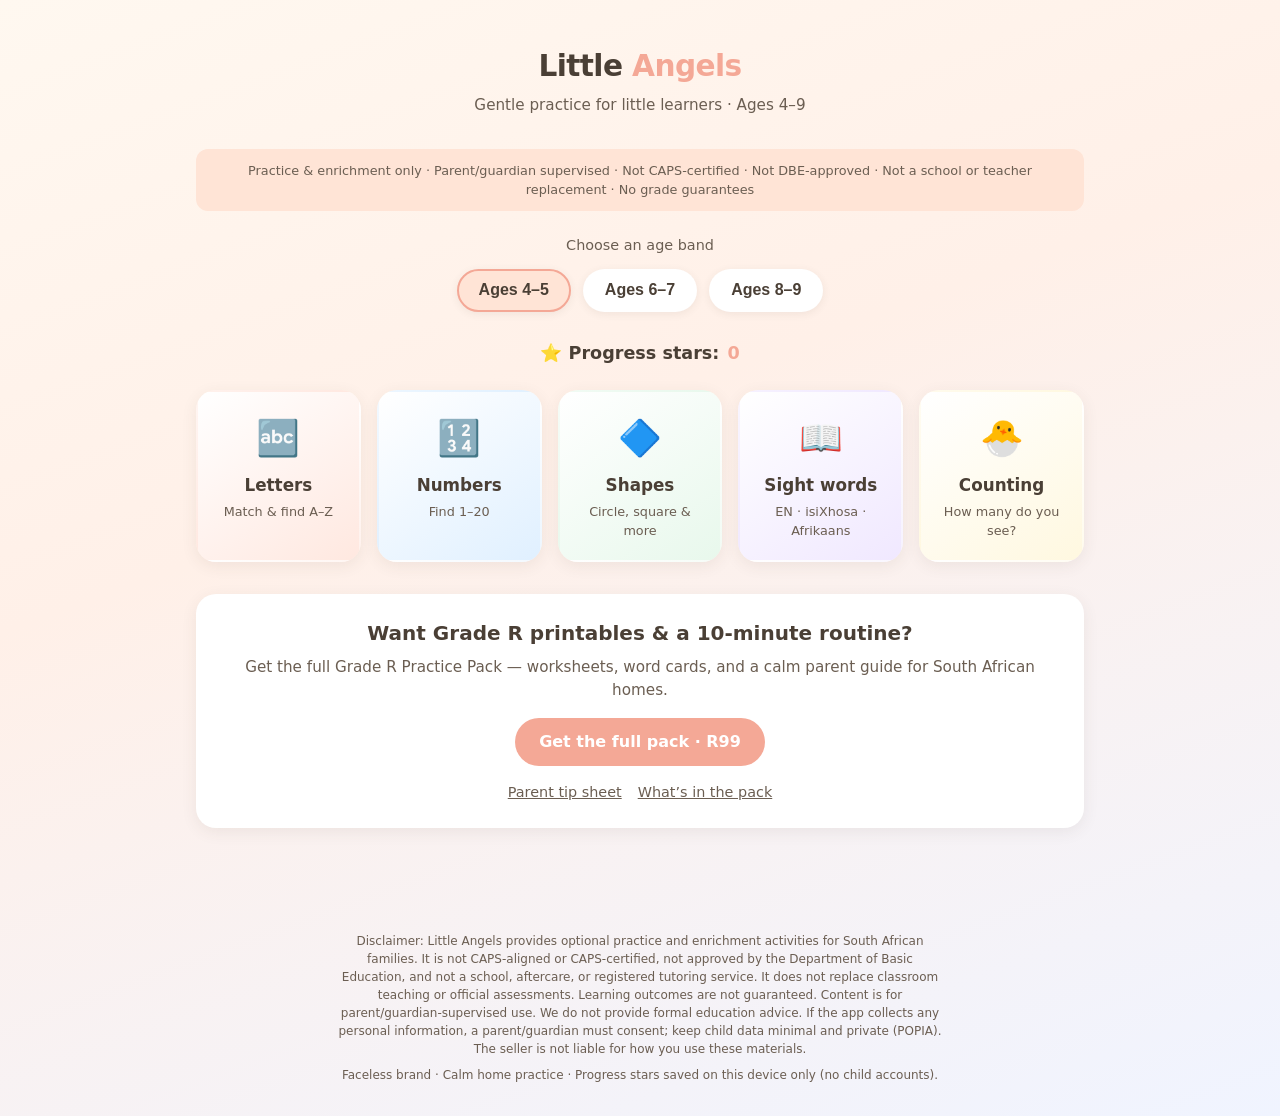
==== index.html @ 87672984 "Initial Little Angels Grade R practice pack + web MVP Free static practice games (ages 4–9) and sell" ====
<!DOCTYPE html>
<html lang="en">
<head>
  <meta charset="UTF-8" />
  <meta name="viewport" content="width=device-width, initial-scale=1" />
  <title>Little Angels — Kids Letters, Numbers & Shapes Practice (SA)</title>
  <meta name="description" content="Warm, calm practice games for South African kids ages 4–9: letters, numbers, shapes, sight words, and counting. Enrichment only — not a school." />
  <link rel="stylesheet" href="css/styles.css" />
</head>
<body>
  <div class="wrap">
    <header class="site">
      <div class="logo">Little <span>Angels</span></div>
      <p class="tagline">Gentle practice for little learners · Ages 4–9</p>
    </header>

    <div class="disclaimer-bar">
      Practice &amp; enrichment only · Parent/guardian supervised · Not CAPS-certified · Not DBE-approved · Not a school or teacher replacement · No grade guarantees
    </div>

    <div id="home-view">
      <p style="text-align:center;color:var(--ink-soft);margin-bottom:0.75rem;font-size:0.9rem;">Choose an age band</p>
      <div class="age-picker">
        <button type="button" class="age-btn active" data-age="4-5">Ages 4–5</button>
        <button type="button" class="age-btn" data-age="6-7">Ages 6–7</button>
        <button type="button" class="age-btn" data-age="8-9">Ages 8–9</button>
      </div>

      <div class="stars-bar">
        <span>⭐ Progress stars:</span>
        <span class="count" id="star-count">0</span>
      </div>

      <div class="modules">
        <a href="#" class="mod-card letters" id="mod-letters">
          <span class="emoji">🔤</span>
          <h3>Letters</h3>
          <p>Match &amp; find A–Z</p>
        </a>
        <a href="#" class="mod-card numbers" id="mod-numbers">
          <span class="emoji">🔢</span>
          <h3>Numbers</h3>
          <p>Find 1–20</p>
        </a>
        <a href="#" class="mod-card shapes" id="mod-shapes">
          <span class="emoji">🔷</span>
          <h3>Shapes</h3>
          <p>Circle, square &amp; more</p>
        </a>
        <a href="#" class="mod-card words" id="mod-words">
          <span class="emoji">📖</span>
          <h3>Sight words</h3>
          <p>EN · isiXhosa · Afrikaans</p>
        </a>
        <a href="#" class="mod-card count" id="mod-count">
          <span class="emoji">🐣</span>
          <h3>Counting</h3>
          <p>How many do you see?</p>
        </a>
      </div>

      <div class="cta-box">
        <h2>Want Grade R printables &amp; a 10-minute routine?</h2>
        <p>Get the full Grade R Practice Pack — worksheets, word cards, and a calm parent guide for South African homes.</p>
        <a class="btn" href="https://gumroad.com/l/PLACEHOLDER-little-angels" rel="noopener">Get the full pack · R99</a>
        <div class="nav-links">
          <a href="tips.html">Parent tip sheet</a>
          <a href="pack/README.md">What’s in the pack</a>
        </div>
      </div>
    </div>

    <!-- Letters -->
    <div class="practice-view" id="practice-letters">
      <button type="button" class="back-btn">← Back home</button>
      <div class="practice-card">
        <h2>Letters</h2>
        <p id="letter-hint" style="color:var(--ink-soft)">Tap the same letter</p>
        <div class="prompt-big" id="letter-prompt">A</div>
        <div class="choices" id="letter-choices"></div>
        <div class="feedback" id="letter-feedback"></div>
        <div class="controls">
          <button type="button" class="btn secondary" id="next-letter">Next letter</button>
        </div>
      </div>
    </div>

    <!-- Numbers -->
    <div class="practice-view" id="practice-numbers">
      <button type="button" class="back-btn">← Back home</button>
      <div class="practice-card">
        <h2>Numbers</h2>
        <p id="number-hint" style="color:var(--ink-soft)">Find this number</p>
        <div class="prompt-big" id="number-prompt">1</div>
        <div class="choices" id="number-choices"></div>
        <div class="feedback" id="number-feedback"></div>
        <div class="controls">
          <button type="button" class="btn secondary" id="next-number">Next number</button>
        </div>
      </div>
    </div>

    <!-- Shapes -->
    <div class="practice-view" id="practice-shapes">
      <button type="button" class="back-btn">← Back home</button>
      <div class="practice-card">
        <h2>Shapes</h2>
        <p id="shape-hint" style="color:var(--ink-soft)">What shape is this?</p>
        <div class="shape-visual circle" id="shape-visual"></div>
        <div class="choices" id="shape-choices"></div>
        <div class="feedback" id="shape-feedback"></div>
        <div class="controls">
          <button type="button" class="btn secondary" id="next-shape">Next shape</button>
        </div>
      </div>
    </div>

    <!-- Words -->
    <div class="practice-view" id="practice-words">
      <button type="button" class="back-btn">← Back home</button>
      <div class="practice-card">
        <h2>Sight words</h2>
        <div class="lang-tabs">
          <button type="button" class="lang-tab active" data-lang="en">English</button>
          <button type="button" class="lang-tab" data-lang="xh">isiXhosa</button>
          <button type="button" class="lang-tab" data-lang="af">Afrikaans</button>
        </div>
        <p id="word-hint" style="color:var(--ink-soft)">Read this word</p>
        <div class="word-card-display" id="word-display">the</div>
        <div class="choices" id="word-choices"></div>
        <div class="feedback" id="word-feedback"></div>
        <div class="controls">
          <button type="button" class="btn secondary" id="next-word">Next word</button>
        </div>
      </div>
    </div>

    <!-- Counting -->
    <div class="practice-view" id="practice-count">
      <button type="button" class="back-btn">← Back home</button>
      <div class="practice-card">
        <h2>Counting game</h2>
        <p id="count-hint" style="color:var(--ink-soft)">How many do you see?</p>
        <div class="count-items" id="count-items"></div>
        <div class="choices" id="count-choices"></div>
        <div class="feedback" id="count-feedback"></div>
        <div class="controls">
          <button type="button" class="btn secondary" id="next-count">Next round</button>
        </div>
      </div>
    </div>
  </div>

  <footer class="site">
    <p>Disclaimer: Little Angels provides optional practice and enrichment activities for South African families. It is not CAPS-aligned or CAPS-certified, not approved by the Department of Basic Education, and not a school, aftercare, or registered tutoring service. It does not replace classroom teaching or official assessments. Learning outcomes are not guaranteed. Content is for parent/guardian-supervised use. We do not provide formal education advice. If the app collects any personal information, a parent/guardian must consent; keep child data minimal and private (POPIA). The seller is not liable for how you use these materials.</p>
    <p style="margin-top:0.5rem;">Faceless brand · Calm home practice · Progress stars saved on this device only (no child accounts).</p>
  </footer>

  <script src="js/app.js"></script>
</body>
</html>
---- css/styles.css ----
:root {
  --cream: #FFF8F0;
  --peach: #FFE4D6;
  --coral: #F4A896;
  --soft-coral: #FFB5A0;
  --sky: #B8D4E8;
  --mint: #C8E6D0;
  --lavender: #E0D4F0;
  --sunshine: #FFEAA7;
  --ink: #4A3F35;
  --ink-soft: #6B5E52;
  --white: #FFFFFF;
  --star: #F5C542;
  --shadow: rgba(74, 63, 53, 0.08);
  --radius: 20px;
  --font: "Segoe UI", system-ui, -apple-system, sans-serif;
}

* { box-sizing: border-box; margin: 0; padding: 0; }

body {
  font-family: var(--font);
  background: linear-gradient(160deg, var(--cream) 0%, #FFF0E8 40%, #F0F4FF 100%);
  color: var(--ink);
  min-height: 100vh;
  line-height: 1.5;
}

.wrap {
  max-width: 920px;
  margin: 0 auto;
  padding: 1.25rem 1rem 3rem;
}

header.site {
  text-align: center;
  padding: 1.5rem 0 1rem;
}

.logo {
  font-size: 1.85rem;
  font-weight: 700;
  color: var(--ink);
  letter-spacing: -0.02em;
}

.logo span { color: var(--coral); }

.tagline {
  color: var(--ink-soft);
  font-size: 0.95rem;
  margin-top: 0.35rem;
}

.disclaimer-bar {
  background: var(--peach);
  border-radius: 12px;
  padding: 0.75rem 1rem;
  font-size: 0.8rem;
  color: var(--ink-soft);
  margin: 1rem 0 1.5rem;
  text-align: center;
}

.age-picker {
  display: flex;
  gap: 0.75rem;
  justify-content: center;
  flex-wrap: wrap;
  margin-bottom: 1.75rem;
}

.age-btn {
  background: var(--white);
  border: 2px solid transparent;
  border-radius: 999px;
  padding: 0.65rem 1.25rem;
  font-size: 1rem;
  font-weight: 600;
  color: var(--ink);
  cursor: pointer;
  box-shadow: 0 2px 8px var(--shadow);
  transition: border-color 0.2s, transform 0.15s;
}

.age-btn:hover { transform: translateY(-2px); }
.age-btn.active {
  border-color: var(--coral);
  background: var(--peach);
}

.stars-bar {
  display: flex;
  align-items: center;
  justify-content: center;
  gap: 0.5rem;
  margin-bottom: 1.5rem;
  font-size: 1.1rem;
  font-weight: 600;
}

.stars-bar .count { color: var(--coral); }

.modules {
  display: grid;
  grid-template-columns: repeat(auto-fit, minmax(160px, 1fr));
  gap: 1rem;
  margin-bottom: 2rem;
}

.mod-card {
  background: var(--white);
  border-radius: var(--radius);
  padding: 1.25rem 1rem;
  text-align: center;
  cursor: pointer;
  box-shadow: 0 4px 16px var(--shadow);
  border: 2px solid transparent;
  transition: border-color 0.2s, transform 0.15s;
  text-decoration: none;
  color: inherit;
  display: block;
}

.mod-card:hover {
  transform: translateY(-3px);
  border-color: var(--soft-coral);
}

.mod-card .emoji { font-size: 2.2rem; display: block; margin-bottom: 0.5rem; }
.mod-card h3 { font-size: 1.05rem; margin-bottom: 0.25rem; }
.mod-card p { font-size: 0.8rem; color: var(--ink-soft); }

.mod-card.letters { background: linear-gradient(145deg, #fff, #FFE8E0); }
.mod-card.numbers { background: linear-gradient(145deg, #fff, #E0F0FF); }
.mod-card.shapes { background: linear-gradient(145deg, #fff, #E8F8EC); }
.mod-card.words { background: linear-gradient(145deg, #fff, #F0E8FF); }
.mod-card.count { background: linear-gradient(145deg, #fff, #FFF8E0); }

.cta-box {
  background: var(--white);
  border-radius: var(--radius);
  padding: 1.5rem;
  text-align: center;
  box-shadow: 0 4px 16px var(--shadow);
  margin-bottom: 1.5rem;
}

.cta-box h2 { font-size: 1.25rem; margin-bottom: 0.5rem; }
.cta-box p { color: var(--ink-soft); font-size: 0.95rem; margin-bottom: 1rem; }

.btn {
  display: inline-block;
  background: var(--coral);
  color: white;
  font-weight: 600;
  padding: 0.75rem 1.5rem;
  border-radius: 999px;
  text-decoration: none;
  border: none;
  cursor: pointer;
  font-size: 1rem;
  transition: background 0.2s, transform 0.15s;
}

.btn:hover { background: #E8907A; transform: translateY(-1px); }
.btn.secondary {
  background: var(--sky);
  color: var(--ink);
}
.btn.secondary:hover { background: #A8C8E0; }
.btn.ghost {
  background: transparent;
  color: var(--ink-soft);
  border: 2px solid var(--peach);
}
.btn.ghost:hover { background: var(--peach); }

.nav-links {
  display: flex;
  gap: 1rem;
  justify-content: center;
  flex-wrap: wrap;
  margin-top: 1rem;
  font-size: 0.9rem;
}

.nav-links a { color: var(--ink-soft); }

footer.site {
  text-align: center;
  font-size: 0.75rem;
  color: var(--ink-soft);
  padding: 2rem 1rem;
  max-width: 640px;
  margin: 0 auto;
}

/* Practice screens */
.practice-view { display: none; }
.practice-view.active { display: block; }

.back-btn {
  background: none;
  border: none;
  color: var(--ink-soft);
  font-size: 0.95rem;
  cursor: pointer;
  margin-bottom: 1rem;
  padding: 0.25rem 0;
}

.practice-card {
  background: var(--white);
  border-radius: var(--radius);
  padding: 1.75rem 1.25rem;
  box-shadow: 0 4px 20px var(--shadow);
  text-align: center;
  min-height: 280px;
}

.practice-card h2 {
  font-size: 1.35rem;
  margin-bottom: 0.5rem;
}

.prompt-big {
  font-size: 4rem;
  font-weight: 700;
  margin: 1rem 0;
  color: var(--coral);
  line-height: 1.1;
}

.prompt-med {
  font-size: 2.5rem;
  font-weight: 700;
  margin: 1rem 0;
  color: var(--ink);
}

.choices {
  display: flex;
  flex-wrap: wrap;
  gap: 0.75rem;
  justify-content: center;
  margin: 1.25rem 0;
}

.choice {
  min-width: 70px;
  min-height: 70px;
  padding: 0.75rem 1rem;
  font-size: 1.5rem;
  font-weight: 700;
  border-radius: 16px;
  border: 3px solid var(--peach);
  background: var(--cream);
  color: var(--ink);
  cursor: pointer;
  transition: background 0.15s, border-color 0.15s, transform 0.1s;
}

.choice:hover { background: var(--peach); transform: scale(1.05); }
.choice.correct { background: var(--mint); border-color: #7BC98A; }
.choice.wrong { background: #FFD0D0; border-color: #E88A8A; }

.feedback {
  min-height: 1.5rem;
  font-weight: 600;
  margin: 0.75rem 0;
  font-size: 1.1rem;
}

.feedback.good { color: #3A8A4A; }
.feedback.bad { color: #C06060; }

.controls {
  display: flex;
  gap: 0.75rem;
  justify-content: center;
  margin-top: 1rem;
  flex-wrap: wrap;
}

.shape-visual {
  width: 100px;
  height: 100px;
  margin: 1rem auto;
}

.shape-visual.circle {
  background: var(--coral);
  border-radius: 50%;
}
.shape-visual.square {
  background: var(--sky);
  border-radius: 8px;
}
.shape-visual.triangle {
  width: 0; height: 0;
  background: transparent;
  border-left: 50px solid transparent;
  border-right: 50px solid transparent;
  border-bottom: 90px solid #7BC98A;
}
.shape-visual.rectangle {
  width: 140px;
  height: 80px;
  background: var(--lavender);
  border-radius: 8px;
}
.shape-visual.star-shape {
  background: var(--sunshine);
  clip-path: polygon(50% 0%, 61% 35%, 98% 35%, 68% 57%, 79% 91%, 50% 70%, 21% 91%, 32% 57%, 2% 35%, 39% 35%);
}

.count-items {
  display: flex;
  flex-wrap: wrap;
  gap: 0.5rem;
  justify-content: center;
  margin: 1rem 0;
  font-size: 2rem;
}

.word-card-display {
  background: linear-gradient(145deg, var(--lavender), var(--peach));
  border-radius: 16px;
  padding: 1.5rem;
  margin: 1rem auto;
  max-width: 280px;
  font-size: 2rem;
  font-weight: 700;
}

.lang-tabs {
  display: flex;
  gap: 0.5rem;
  justify-content: center;
  margin-bottom: 1rem;
  flex-wrap: wrap;
}

.lang-tab {
  padding: 0.4rem 0.9rem;
  border-radius: 999px;
  border: 2px solid var(--peach);
  background: var(--white);
  cursor: pointer;
  font-size: 0.85rem;
  font-weight: 600;
}
.lang-tab.active { background: var(--peach); }

.tips-content {
  background: var(--white);
  border-radius: var(--radius);
  padding: 1.5rem;
  box-shadow: 0 4px 16px var(--shadow);
}

.tips-content h2 { margin: 1.25rem 0 0.5rem; font-size: 1.15rem; color: var(--coral); }
.tips-content h2:first-child { margin-top: 0; }
.tips-content ul { margin-left: 1.25rem; color: var(--ink-soft); }
.tips-content li { margin-bottom: 0.4rem; }
.tips-content p { color: var(--ink-soft); margin-bottom: 0.75rem; }

@media (max-width: 480px) {
  .prompt-big { font-size: 3rem; }
  .choice { min-width: 56px; min-height: 56px; font-size: 1.25rem; }
}
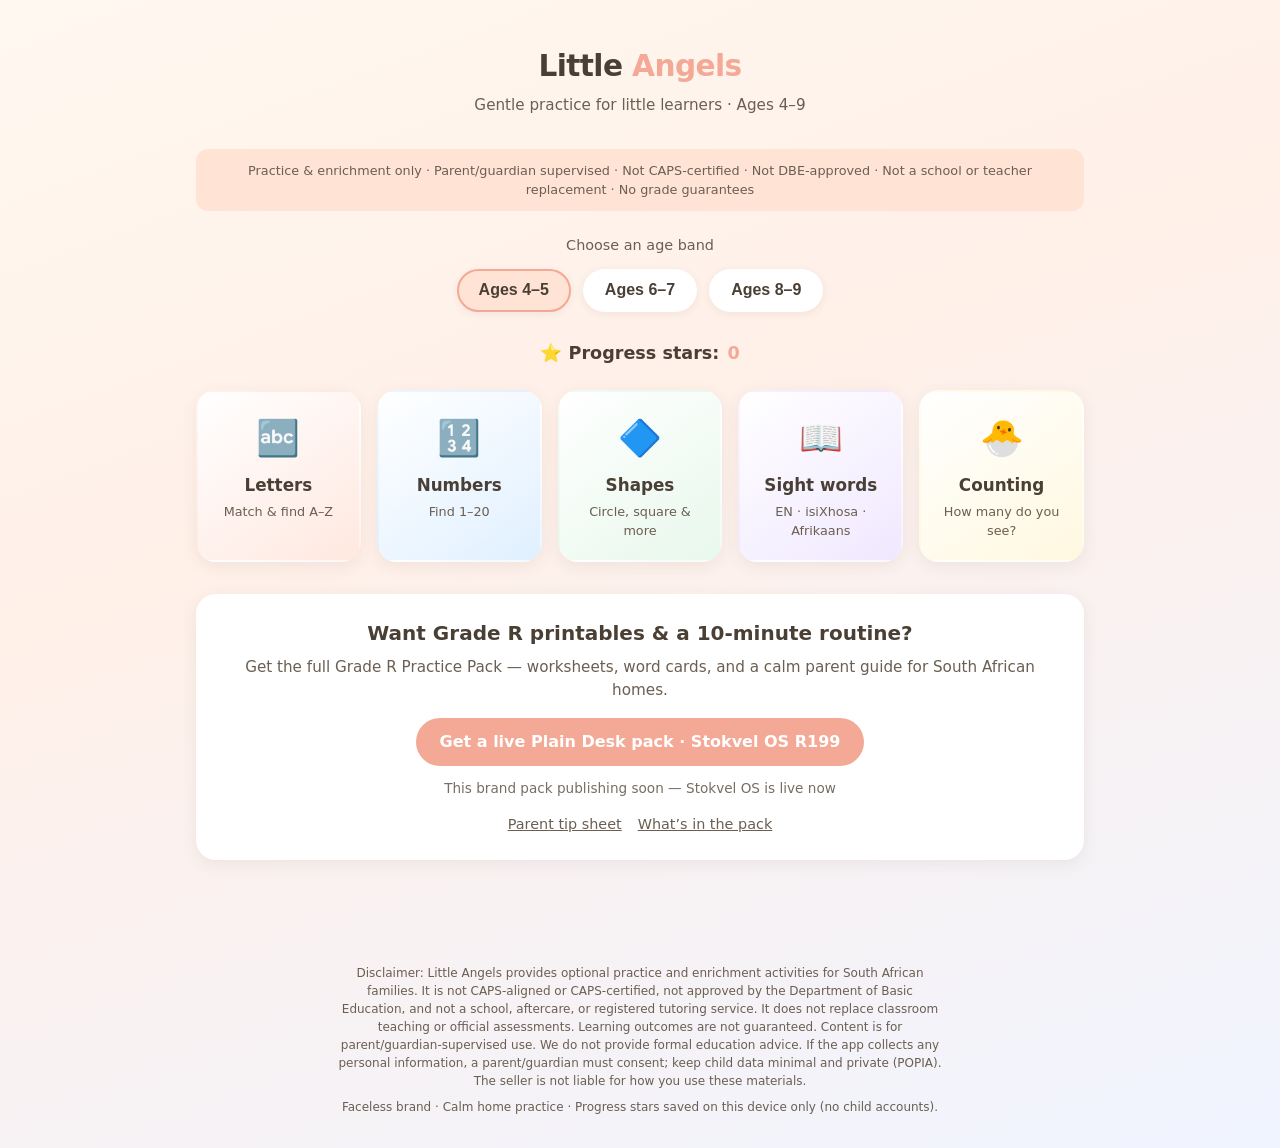
==== commit be065aa7: "Fix Gumroad CTA: point demos to live Stokvel pack Replace PLACEHOLDER / bare gumroad links with stof" ====
--- a/index.html
+++ b/index.html
@@ -62,7 +62,8 @@
       <div class="cta-box">
         <h2>Want Grade R printables &amp; a 10-minute routine?</h2>
         <p>Get the full Grade R Practice Pack — worksheets, word cards, and a calm parent guide for South African homes.</p>
-        <a class="btn" href="https://gumroad.com/l/PLACEHOLDER-little-angels" rel="noopener">Get the full pack · R99</a>
+        <a class="btn" href="https://stofficial.gumroad.com/l/ydbgne" target="_blank" rel="noopener">Get a live Plain Desk pack · Stokvel OS R199</a>
+        <p style="margin:0.75rem 0 0;font-size:0.85rem;opacity:0.9">This brand pack publishing soon — Stokvel OS is live now</p>
         <div class="nav-links">
           <a href="tips.html">Parent tip sheet</a>
           <a href="pack/README.md">What’s in the pack</a>
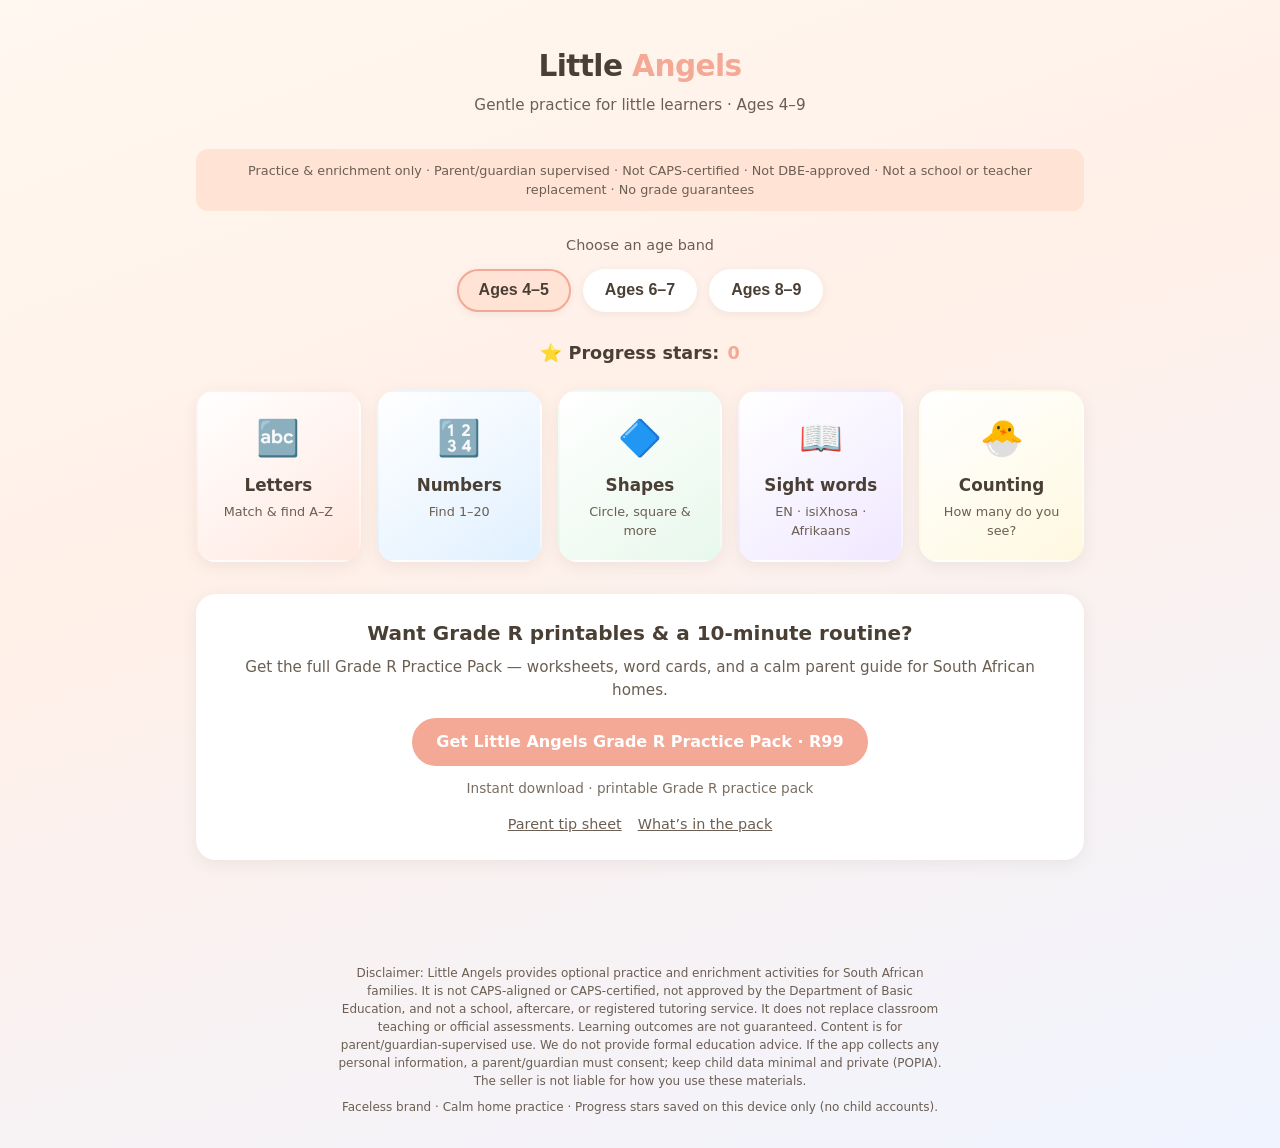
==== commit cef1e659: "Swap demo CTA to live Little Angels Gumroad SKU (jsjetg)" ====
--- a/index.html
+++ b/index.html
@@ -62,8 +62,8 @@
       <div class="cta-box">
         <h2>Want Grade R printables &amp; a 10-minute routine?</h2>
         <p>Get the full Grade R Practice Pack — worksheets, word cards, and a calm parent guide for South African homes.</p>
-        <a class="btn" href="https://stofficial.gumroad.com/l/ydbgne" target="_blank" rel="noopener">Get a live Plain Desk pack · Stokvel OS R199</a>
-        <p style="margin:0.75rem 0 0;font-size:0.85rem;opacity:0.9">This brand pack publishing soon — Stokvel OS is live now</p>
+        <a class="btn" href="https://stofficial.gumroad.com/l/jsjetg" target="_blank" rel="noopener">Get Little Angels Grade R Practice Pack · R99</a>
+        <p style="margin:0.75rem 0 0;font-size:0.85rem;opacity:0.9">Instant download · printable Grade R practice pack</p>
         <div class="nav-links">
           <a href="tips.html">Parent tip sheet</a>
           <a href="pack/README.md">What’s in the pack</a>
